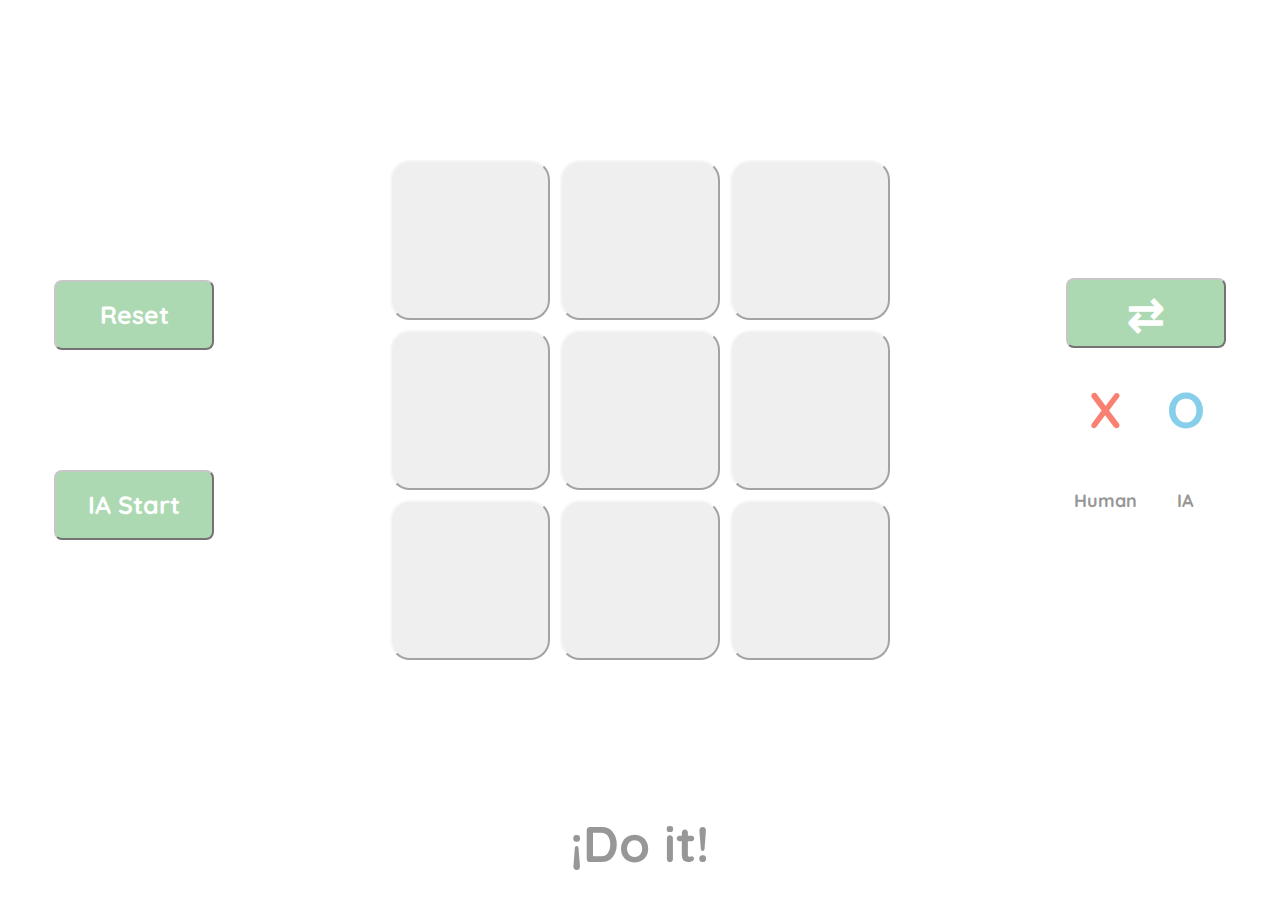
==== index.html @ e68ecef6 "Primer Commit" ====
<!DOCTYPE html>
<html lang="en">
<head>
    <meta charset="UTF-8">
    <meta http-equiv="X-UA-Compatible" content="IE=edge">
    <meta name="viewport" content="width=device-width, initial-scale=1.0">
    <link rel="preconnect" href="https://fonts.googleapis.com">
    <link rel="preconnect" href="https://fonts.gstatic.com" crossorigin>
    <link href="https://fonts.googleapis.com/css2?family=Quicksand:wght@300;500;700&display=swap" rel="stylesheet">
    

    <title>Document</title>

    <link rel="stylesheet" href="estilos.css" type="text/css">

    
</head>

<body>
    <div class="container">

        <div class="tablero">
            <button class="casilla jugar" ></button>
            <button class="casilla jugar" ></button>
            <button class="casilla jugar" ></button>
            <button class="casilla jugar" ></button>
            <button class="casilla jugar" ></button>
            <button class="casilla jugar" ></button>
            <button class="casilla jugar" ></button>
            <button class="casilla jugar" ></button>
            <button class="casilla jugar" ></button>
            
        </div>

        <div class="leftbottons">
            <button class="Reset b" id="reset" >Reset</button>
            <button class="iAStart b jugar" >IA Start</button>
        </div>

        <div class="select_figura">
            <button class="changefigure b " id="change">⇄</button>
            <p class="figura left X" >X</p>
            <p class="figura right O" >O</p>
            <p class="nombre">Human</p>
            <p class="nombre">IA</p>
        </div>

        <h1>¡Do it!</h1>


        
        
    </div>

    <script src="main.js">
   

    </script>
</body>
</html>
---- estilos.css ----
*{
    text-align: center;
    font-family: 'Quicksand', sans-serif;
    
}
:root{
    --very-light-pink: #C7C7C7;
    --text-input-field: #F7F7F7;
    --hospital-green: #ACD9B2;
    --white: #FFFFFF;
    --black: #000000;
    --sm: 14px;
    --md: 16px;
    --lg: 18px;
}


.container{
    height: 100vh;
    display: grid;
    place-items: center;
    grid-template-columns: 20% 60% 20%;
    grid-template-rows: 1fr 1fr;
    



}
.tablero{
    display: grid;
    grid-template-columns: 1fr 1fr 1fr;
    grid-template-rows: 1fr 1fr 1fr;
    grid-row: 1/3;
    grid-column: 2/3;
    gap: 10px;

}
.casilla{
    width: 160px;
    height: 160px;
    border-radius: 20px;
    border-width: 2px;
    border-color: var(--text-input-field);
    font-size: 100px;

}
.casilla:hover{
    background-color: var(--text-input-field);
}
.leftbottons{
    display: grid;
    grid-template-columns: 1fr;
    grid-template-rows: 1fr 1fr;
    grid-column: 1/2;
    grid-row: 1/3;
    gap: 120px;

}

.b{
    width: 160px;
    height: 70px;
    border-radius: 8px;
    border-width: 2px;
    border-color: var(--very-light-pink);
    background-color: var(--hospital-green);
    font-size: 25px;
    color: white;
    font-weight: 700;
    

}

.select_figura{
    display: grid;
    grid-template-columns: 1fr 1fr;
    grid-template-rows: 1fr 1fr 1fr;
    grid-row: 1/3;
    grid-column: 3/4;
    border: 10px;
    
    
    
    


}
.changefigure{
    grid-row: 1/2;
    grid-column: 1/3;
    font-size: 45px;
    align-self: end;
    

}
.figura{
    font-size: 50px;
    margin-top: 30px;
    margin-bottom: 30px;
    font-weight: 800;

}
.nombre{
    font-weight: 700;
    color: #979797;
    font-size: large;

}

.X{
    color: salmon;
}

.O{
    color: skyblue;
}
h1{
    display: flex;
    justify-content: center;
    grid-column: 1/4;
    margin-top: 0;
    color: #979797;
    font-size: 50px;

}
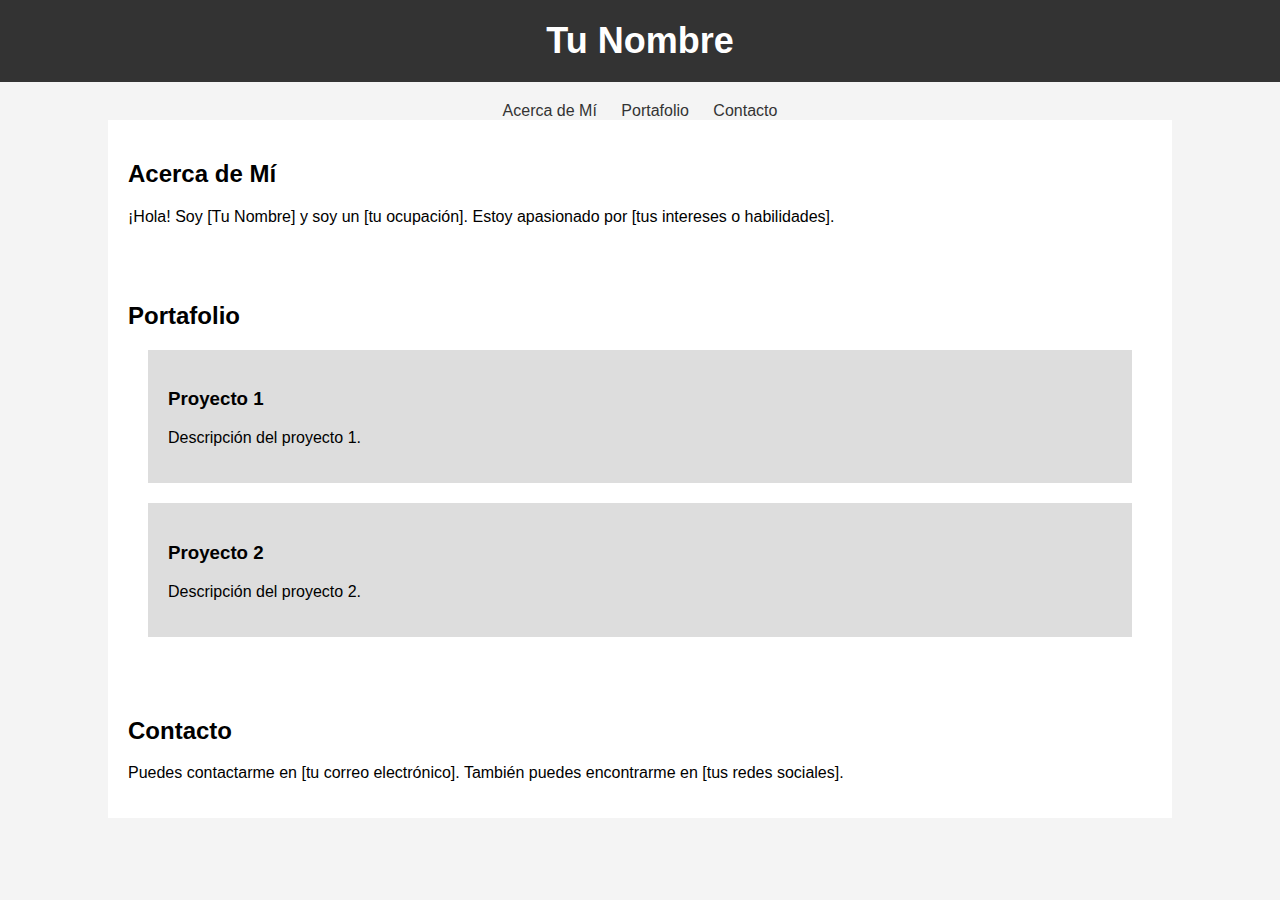
==== commit 7506c46e: "Intento de portafolio" ====
--- a/index.html
+++ b/index.html
@@ -1,60 +1,85 @@
 <!DOCTYPE html>
-<html lang="en">
+<html>
 <head>
     <meta charset="UTF-8">
-    <meta http-equiv="X-UA-Compatible" content="IE=edge">
-    <meta name="viewport" content="width=device-width, initial-scale=1.0">
-    <link rel="preconnect" href="https://fonts.googleapis.com">
-    <link rel="preconnect" href="https://fonts.gstatic.com" crossorigin>
-    <link href="https://fonts.googleapis.com/css2?family=Quicksand:wght@300;500;700&display=swap" rel="stylesheet">
-    
+    <title>Tu Nombre - Portafolio</title>
+    <style>
+        body {
+            font-family: Arial, sans-serif;
+            margin: 0;
+            padding: 0;
+            background-color: #f4f4f4;
+        }
 
-    <title>Document</title>
+        header {
+            background-color: #333;
+            color: #fff;
+            text-align: center;
+            padding: 20px;
+        }
 
-    <link rel="stylesheet" href="estilos.css" type="text/css">
+        header h1 {
+            margin: 0;
+            font-size: 36px;
+        }
 
-    
+        nav {
+            text-align: center;
+            margin-top: 20px;
+        }
+
+        nav a {
+            text-decoration: none;
+            color: #333;
+            margin: 10px;
+        }
+
+        .container {
+            width: 80%;
+            margin: auto;
+            padding: 20px;
+            background-color: #fff;
+        }
+
+        .portfolio-item {
+            margin: 20px;
+            padding: 20px;
+            background-color: #ddd;
+        }
+    </style>
 </head>
+<body>
+    <header>
+        <h1>Tu Nombre</h1>
+    </header>
 
-<body>
-    <div class="container">
+    <nav>
+        <a href="#about">Acerca de Mí</a>
+        <a href="#portfolio">Portafolio</a>
+        <a href="#contact">Contacto</a>
+    </nav>
 
-        <div class="tablero">
-            <button class="casilla jugar" ></button>
-            <button class="casilla jugar" ></button>
-            <button class="casilla jugar" ></button>
-            <button class="casilla jugar" ></button>
-            <button class="casilla jugar" ></button>
-            <button class="casilla jugar" ></button>
-            <button class="casilla jugar" ></button>
-            <button class="casilla jugar" ></button>
-            <button class="casilla jugar" ></button>
-            
+    <div class="container" id="about">
+        <h2>Acerca de Mí</h2>
+        <p>¡Hola! Soy [Tu Nombre] y soy un [tu ocupación]. Estoy apasionado por [tus intereses o habilidades].</p>
+    </div>
+
+    <div class="container" id="portfolio">
+        <h2>Portafolio</h2>
+        <div class="portfolio-item">
+            <h3>Proyecto 1</h3>
+            <p>Descripción del proyecto 1.</p>
         </div>
 
-        <div class="leftbottons">
-            <button class="Reset b" id="reset" >Reset</button>
-            <button class="iAStart b jugar" >IA Start</button>
+        <div class="portfolio-item">
+            <h3>Proyecto 2</h3>
+            <p>Descripción del proyecto 2.</p>
         </div>
-
-        <div class="select_figura">
-            <button class="changefigure b " id="change">⇄</button>
-            <p class="figura left X" >X</p>
-            <p class="figura right O" >O</p>
-            <p class="nombre">Human</p>
-            <p class="nombre">IA</p>
-        </div>
-
-        <h1>¡Do it!</h1>
-
-
-        
-        
     </div>
 
-    <script src="main.js">
-   
-
-    </script>
+    <div class="container" id="contact">
+        <h2>Contacto</h2>
+        <p>Puedes contactarme en [tu correo electrónico]. También puedes encontrarme en [tus redes sociales].</p>
+    </div>
 </body>
-</html>+</html>
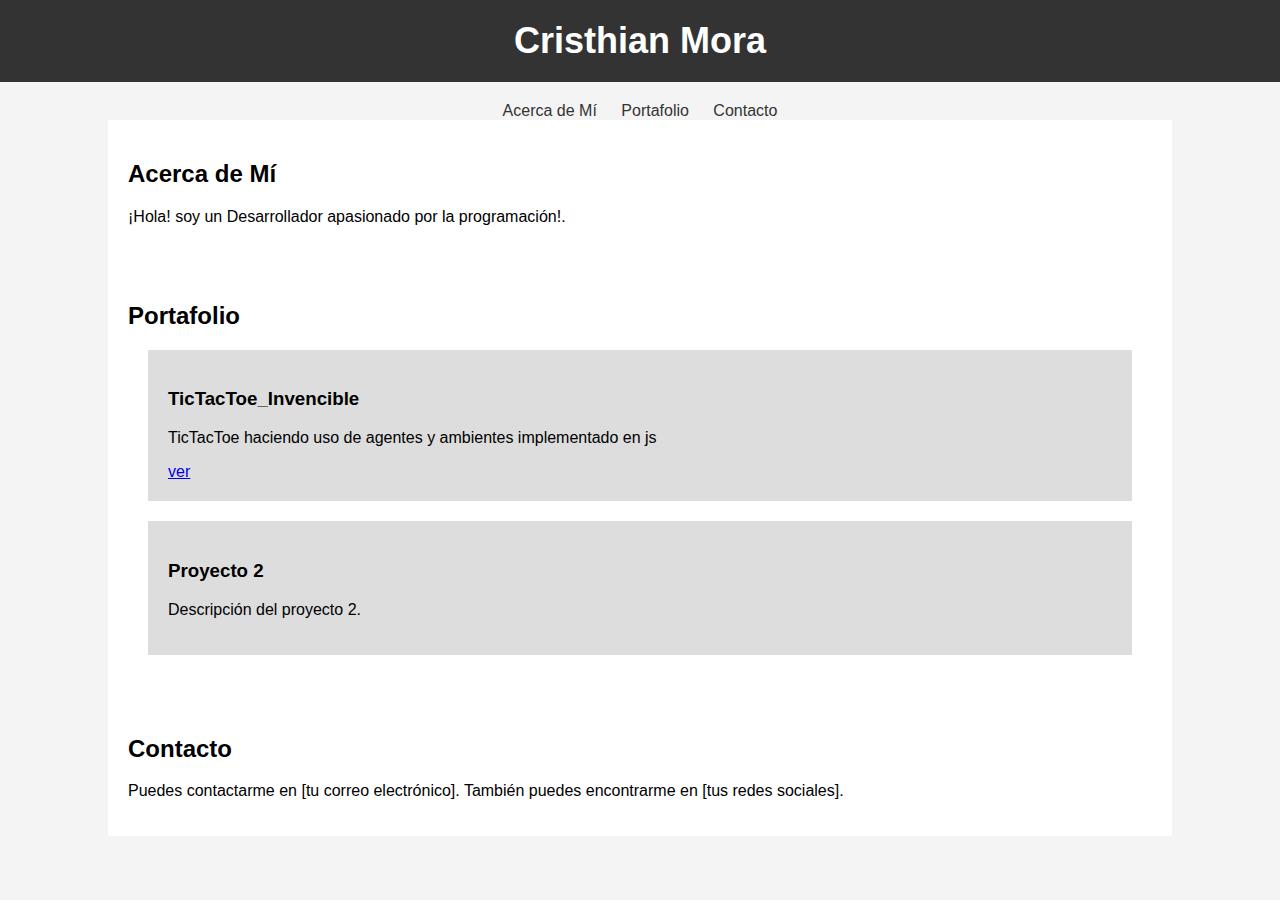
==== commit 6dba2666: "Intento de portafolio 2.0" ====
--- a/index.html
+++ b/index.html
@@ -50,7 +50,7 @@
 </head>
 <body>
     <header>
-        <h1>Tu Nombre</h1>
+        <h1>Cristhian Mora</h1>
     </header>
 
     <nav>
@@ -61,14 +61,16 @@
 
     <div class="container" id="about">
         <h2>Acerca de Mí</h2>
-        <p>¡Hola! Soy [Tu Nombre] y soy un [tu ocupación]. Estoy apasionado por [tus intereses o habilidades].</p>
+        <p>¡Hola! soy un Desarrollador apasionado por la programación!.</p>
     </div>
 
     <div class="container" id="portfolio">
         <h2>Portafolio</h2>
         <div class="portfolio-item">
-            <h3>Proyecto 1</h3>
-            <p>Descripción del proyecto 1.</p>
+            <h3>TicTacToe_Invencible</h3>
+            <p>TicTacToe haciendo uso de agentes y ambientes implementado en js</p>
+            <a href="tiktaktoe.html" target="_blank">ver
+            </a>
         </div>
 
         <div class="portfolio-item">
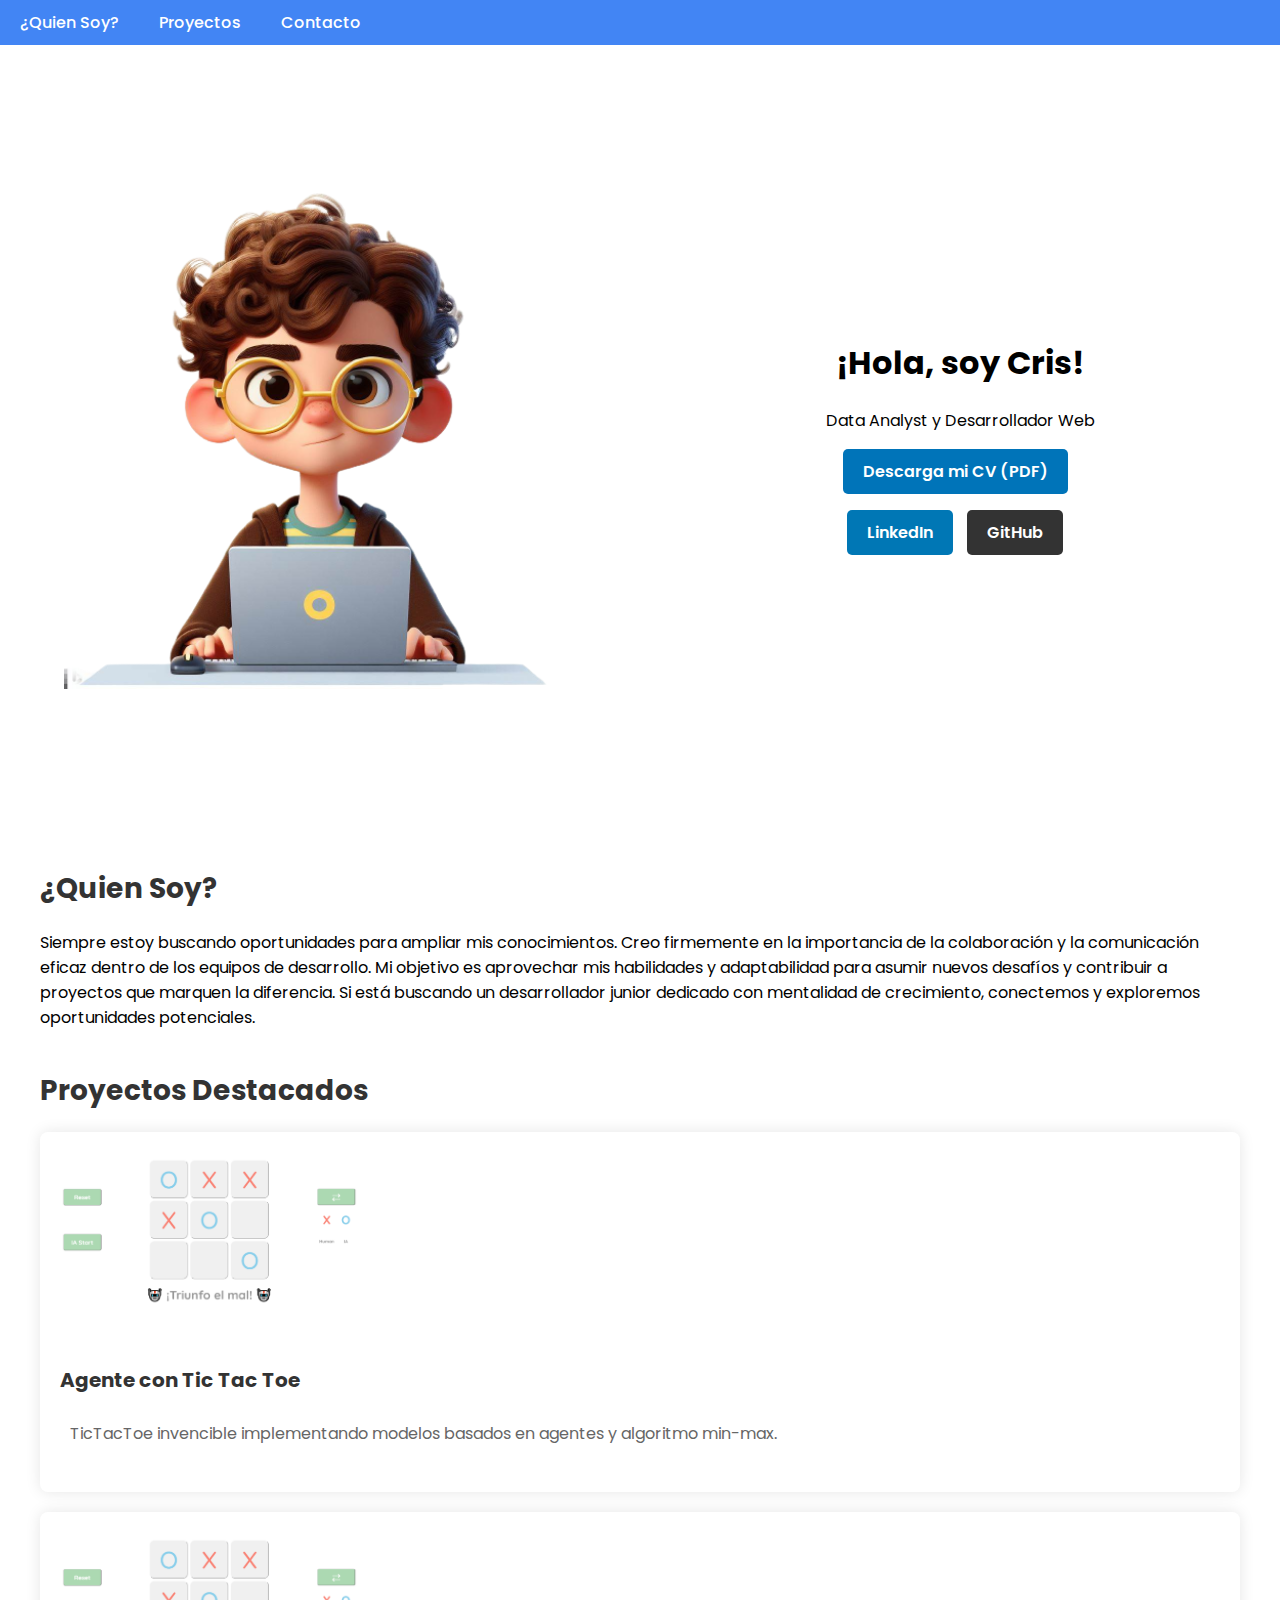
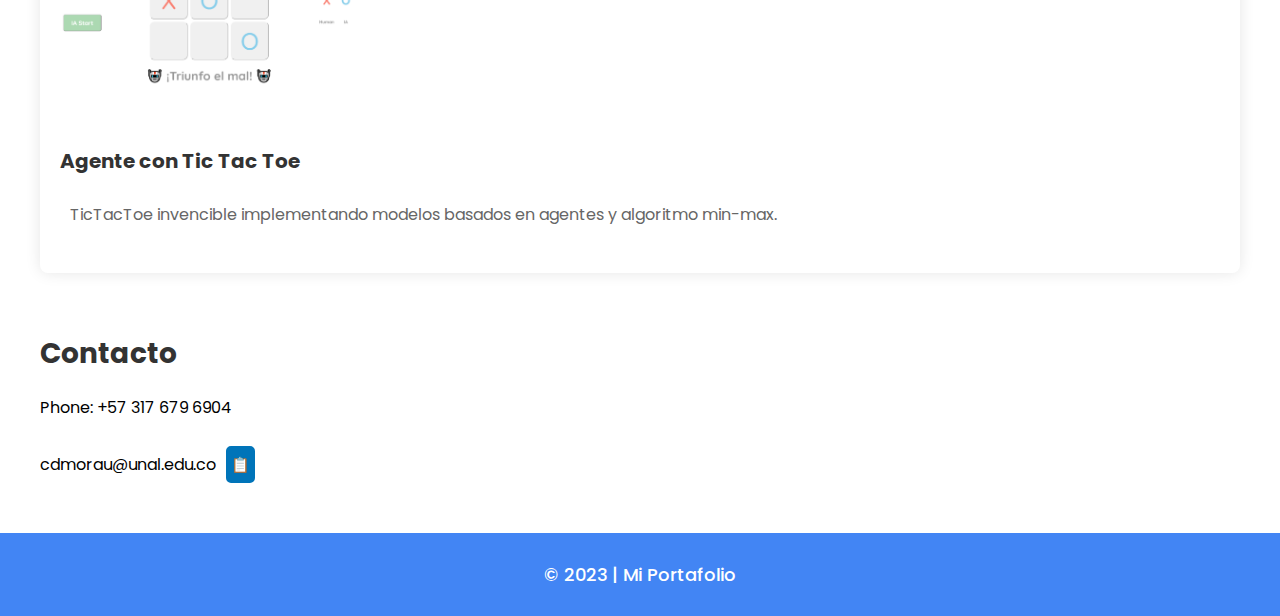
==== commit b934c971: "Intento de portafolio 7.0" ====
--- a/index.html
+++ b/index.html
@@ -1,87 +1,105 @@
 <!DOCTYPE html>
-<html>
+<html lang="en">
 <head>
     <meta charset="UTF-8">
-    <title>Tu Nombre - Portafolio</title>
-    <style>
-        body {
-            font-family: Arial, sans-serif;
-            margin: 0;
-            padding: 0;
-            background-color: #f4f4f4;
-        }
-
-        header {
-            background-color: #333;
-            color: #fff;
-            text-align: center;
-            padding: 20px;
-        }
-
-        header h1 {
-            margin: 0;
-            font-size: 36px;
-        }
-
-        nav {
-            text-align: center;
-            margin-top: 20px;
-        }
-
-        nav a {
-            text-decoration: none;
-            color: #333;
-            margin: 10px;
-        }
-
-        .container {
-            width: 80%;
-            margin: auto;
-            padding: 20px;
-            background-color: #fff;
-        }
-
-        .portfolio-item {
-            margin: 20px;
-            padding: 20px;
-            background-color: #ddd;
-        }
-    </style>
+    <meta name="viewport" content="width=device-width, initial-scale=1.0">
+    <title>Mi Portafolio</title>
+    <link rel="stylesheet" href="styles.css">
+    <link href="https://fonts.googleapis.com/css2?family=Poppins:wght@300;400;500&display=swap" rel="stylesheet">
 </head>
 <body>
-    <header>
-        <h1>Cristhian Mora</h1>
-    </header>
 
     <nav>
-        <a href="#about">Acerca de Mí</a>
-        <a href="#portfolio">Portafolio</a>
-        <a href="#contact">Contacto</a>
+        <ul>
+            <li><a href="#about">¿Quien Soy?</a></li>
+            <li><a href="#projects">Proyectos</a></li>
+            <li><a href="#contact">Contacto</a></li>
+        </ul>
     </nav>
 
-    <div class="container" id="about">
-        <h2>Acerca de Mí</h2>
-        <p>¡Hola! soy un Desarrollador apasionado por la programación!.</p>
-    </div>
+    <header>
+        <div>
+            <img src="img/me-removebg-preview.png" alt="me" id="imagen1">
+        </div>
+        <div class="clas">
+            <h1>¡Hola, soy Cris!</h1>
+            <p>Data Analyst y Desarrollador Web</p>
+                    
+        
+            <a class="download-button" href="docs/CV.pdf" download>Descarga mi CV (PDF)</a>
+            <p></p>
+            <div class="contact-buttons">
+                
+                <a class="linkedin-button" href="https://www.linkedin.com/in/cdmorau/" target="_blank">LinkedIn</a>
+                <a class="github-button" href="https://github.com/cdmorau" target="_blank">GitHub</a>
+                
+            </div>
+            
+        </div>
+        
+        
+        
+        
+    </header>
+    
+    
+    
+    <section id="about" class="about-animation">
+        <h2>¿Quien Soy?</h2>
+        <p>Siempre estoy buscando oportunidades para ampliar mis conocimientos. Creo firmemente en la importancia de la colaboración y la comunicación eficaz dentro de los equipos de desarrollo.
 
-    <div class="container" id="portfolio">
-        <h2>Portafolio</h2>
-        <div class="portfolio-item">
-            <h3>TicTacToe_Invencible</h3>
-            <p>TicTacToe haciendo uso de agentes y ambientes implementado en js</p>
-            <a href="tiktaktoe.html" target="_blank">ver
-            </a>
+            Mi objetivo es aprovechar mis habilidades y adaptabilidad para asumir nuevos desafíos y contribuir a proyectos que marquen la diferencia. Si está buscando un desarrollador junior dedicado con mentalidad de crecimiento, conectemos y exploremos oportunidades potenciales.</p>
+        
+    </section>
+    
+    <section id="projects">
+        <h2>Proyectos Destacados</h2>
+
+        <div class="Proyectos">
+            <div class="project">
+                <a href="tiktaktoe.html" >
+                    <img src="img/tiktaktoe.bmp" alt="Proyecto 1" >
+                </a>
+                <p></p>
+                <h3>Agente con Tic Tac Toe</h3>
+                <p>TicTacToe invencible implementando modelos basados en agentes y algoritmo min-max.</p>
+            </div>
+            
+            <div class="project">
+                <a href="tiktaktoe.html" >
+                    <img src="img/tiktaktoe.bmp" alt="Proyecto 1" >
+                </a>
+                <p></p>
+                <h3>Agente con Tic Tac Toe</h3>
+                <p>TicTacToe invencible implementando modelos basados en agentes y algoritmo min-max.</p>
+            </div>
+
         </div>
 
-        <div class="portfolio-item">
-            <h3>Proyecto 2</h3>
-            <p>Descripción del proyecto 2.</p>
+    </section>
+    
+    <section id="contact">
+        <h2>Contacto</h2>
+
+        
+        <p>Phone: +57 317 679 6904 </p>
+
+        <div style="display: flex; flex-direction: row; ">
+            
+            <p id="text-to-copy">cdmorau@unal.edu.co</p>
+            <button class="linkedin-button" id="copy-button">📋</button>
+            
         </div>
-    </div>
+    </section>
+    
+    <footer>
+        <p>&copy; 2023 | Mi Portafolio</p>
+    </footer>
 
-    <div class="container" id="contact">
-        <h2>Contacto</h2>
-        <p>Puedes contactarme en [tu correo electrónico]. También puedes encontrarme en [tus redes sociales].</p>
-    </div>
+<script src="main3.js">
+    
+</script>
 </body>
+
+
 </html>
--- a/styles.css
+++ b/styles.css
@@ -0,0 +1,201 @@
+body {
+    font-family: 'Poppins', sans-serif;
+    margin: 0;
+    padding: 0;
+}
+
+
+header {
+    display: grid;
+    grid-template-columns: 50% 50%;
+    text-align: center;
+    background-color: rgb(255, 255, 255);
+    color: black;
+    padding: 0px 0;
+    height: 87vh;
+    margin-top: 0;
+    align-items: center;
+    
+    
+    
+}
+
+#imagen1{
+    object-fit: contain;
+    width: 80%;
+    height: 80%;
+    margin-top: 0;
+    grid-row: 1;
+    align-items: center;
+
+}
+
+
+nav ul {
+    list-style: none;
+    display: flex;
+    justify-content: left;
+    background-color: #4285F4;
+    padding: 10px 0;
+    margin-top: 0;
+    margin-bottom: 0;
+    
+
+}
+
+nav li {
+    margin: 0 20px;
+}
+html{
+    scroll-behavior: smooth;
+}
+
+nav a {
+    color: #fff;
+    text-decoration: none;
+    font-weight: 500;
+}
+
+section {
+    margin: 40px;
+}
+
+h2 {
+    font-size: 28px;
+    color: #333;
+    margin-bottom: 20px;
+}
+
+.Proyectos{
+    display: grid;
+    grid-template-columns: ft ft;
+    
+}
+
+.project {
+    padding: 20px;
+    margin-bottom: 20px;
+    box-shadow: 0 0 15px rgba(0, 0, 0, 0.1);
+    border-radius: 8px;
+    overflow: hidden;
+    transition: transform 0.2s ease-in-out;
+}
+
+.project img {
+    width: 100%;
+    height: auto;
+}
+
+.project h3 {
+    font-size: 20px;
+    color: #333;
+    margin: 10px 0;
+}
+
+.project p {
+    font-size: 16px;
+    color: #666;
+    padding: 10px;
+}
+
+.project:hover {
+    transform: scale(1.02);
+}
+
+footer {
+    background-color: #4285F4;
+    color: #fff;
+    text-align: center;
+    padding: 10px 0;
+    font-weight: 500;
+    font-size: 18px;
+}
+
+/* Estilo para los botones */
+.download-button, .linkedin-button, .github-button {
+    display: inline-block;
+    padding: 10px 20px;
+    background-color: #0074b9; /* Color de fondo de los botones */
+    color: #fff; /* Color de texto */
+    text-decoration: none;
+    border-radius: 5px;
+    margin-right: 10px;
+    font-weight: 600;
+    font-size: 16px;
+    transition: background-color 0.3s;
+}
+
+.download-button:hover, .linkedin-button:hover, .github-button:hover {
+    background-color: #005e98; /* Cambia el color de fondo al pasar el mouse sobre los botones */
+}
+
+/* Estilo para el botón LinkedIn */
+.linkedin-button {
+    background-color: #0077b5; /* Cambia el color de fondo del botón LinkedIn */
+}
+
+.linkedin-button:hover {
+    background-color: #005a8c;
+}
+
+/* Estilo para el botón GitHub */
+.github-button {
+    background-color: #333; /* Cambia el color de fondo del botón GitHub */
+}
+
+.github-button:hover {
+    background-color: #000;
+}
+
+.project a img {
+    max-width: 300px; /* Establece el ancho máximo de la imagen */
+    height: auto; /* Mantiene la proporción de aspecto */
+}
+
+/* Estilo del botón */
+#copy-button {
+    font-family: 'Poppins', sans-serif;
+    
+    display: inline-block;
+    padding: 3px 3px;
+    background-color: #0074b9; /* Color de fondo de los botones */
+    color: #fff; /* Color de texto */
+    text-decoration: none;
+    border-radius: 5px;
+    margin-right: 5px;
+    font-weight: 600;
+    font-size: 15px;
+    transition: background-color 0.3s;
+    border-color: #0074b9;
+    border-style: solid;
+    margin: 10px;
+    align-items: center;
+    
+  }
+  
+/* Estilo del texto a copiar */
+
+  
+
+@media (max-width: 1000px) {
+    nav ul {
+        justify-content: center;
+    
+    }
+    header {
+        display: grid;
+        grid-template-columns: 100%;
+        text-align: center;
+        background-color: rgb(255, 255, 255);
+        color: black;
+        padding: 0px 0;
+        height: 87vh;
+        margin-top: 0;
+        align-items: center;  
+    }
+    #imagen1{
+        grid-row: 2;
+        align-content: right;
+    }
+
+}